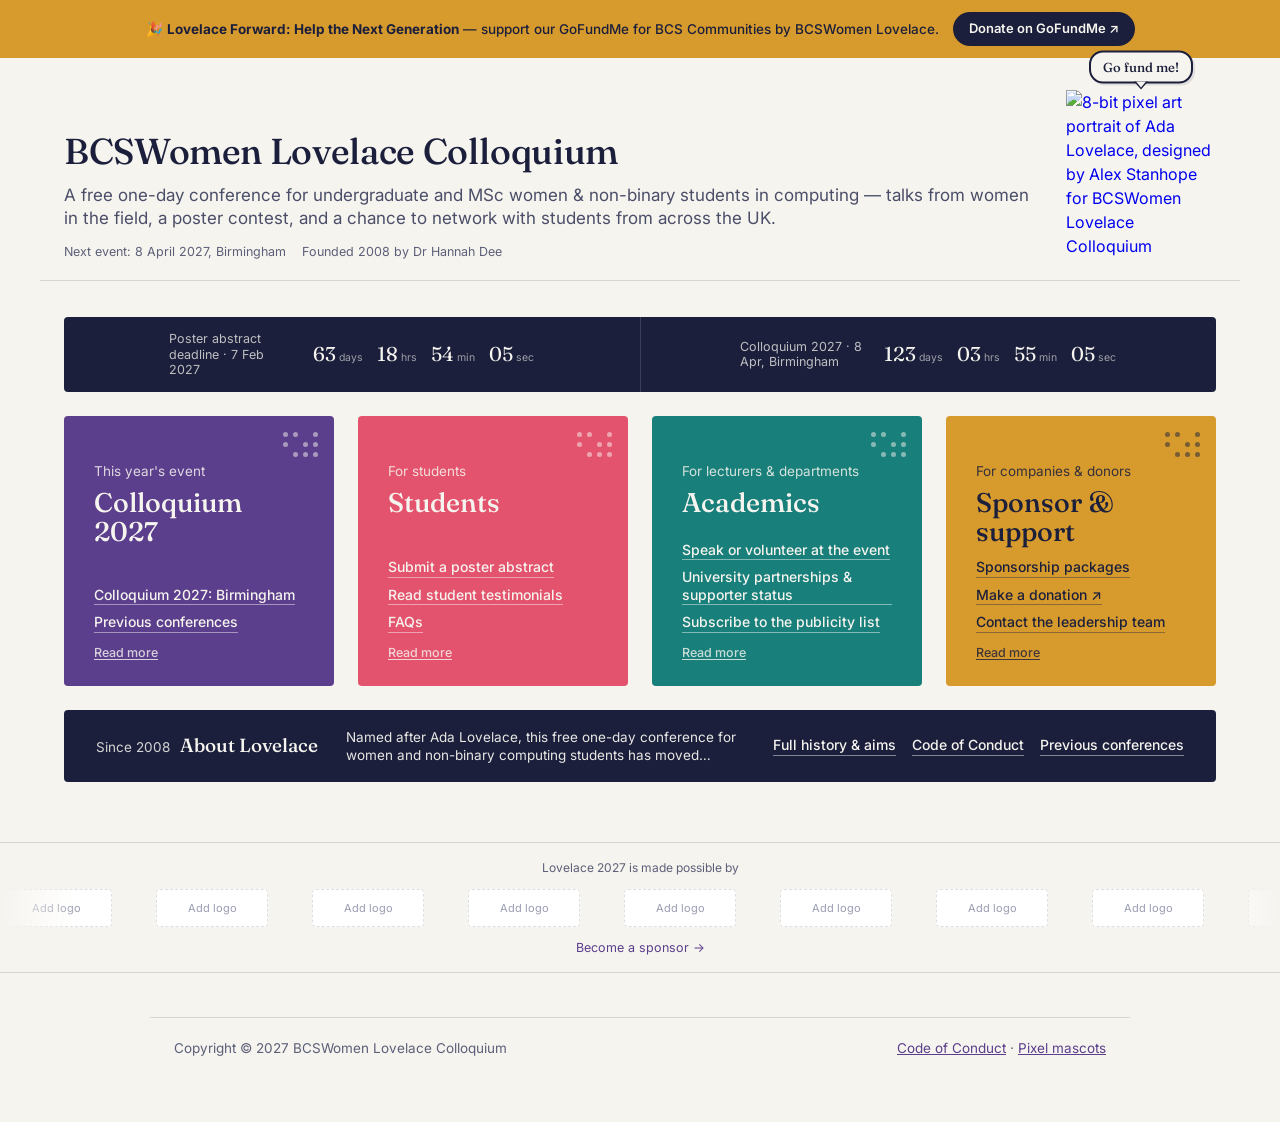
==== index.html @ 4e27e751 "Add Lovelace Colloquium site and GitHub Pages deployment Publishes the static site (homepage plus th" ====
<!DOCTYPE html>
<html lang="en">
<head>
<meta charset="UTF-8">
<meta name="viewport" content="width=device-width, initial-scale=1.0">
<title>BCSWomen Lovelace Colloquium — homepage layout</title>
<style>
  @import url('https://fonts.googleapis.com/css2?family=Fraunces:opsz,wght@9..144,400;9..144,500;9..144,600&family=Inter:wght@400;500;600;700&display=swap');

  :root{
    --ink:#1B1F3B;
    --paper:#F6F4EF;
    --coral:#E4536D;
    --teal:#187F7A;
    --violet:#5B3E8C;
    --gold:#D69A2D;
    --line: rgba(27,31,59,0.14);
  }

  *{box-sizing:border-box;}
  html,body{margin:0;padding:0;}
  body{
    background:var(--paper);
    color:var(--ink);
    font-family:'Inter',system-ui,sans-serif;
    line-height:1.5;
  }
  h1,h2,h3{
    font-family:'Fraunces',Georgia,serif;
    font-weight:500;
    margin:0;
  }

  /* ---- masthead ---- */
  .masthead{
    max-width:min(94vw, 1200px);
    margin:0 auto;
    padding:32px 24px 18px;
    border-bottom:1px solid var(--line);
    display:flex;
    align-items:flex-end;
    justify-content:space-between;
    gap:24px;
  }
  .masthead-text{
    flex:1 1 auto;
    min-width:0;
  }
  /* ---- mascot + speech bubble: the bubble links to the GoFundMe, same
     as the announcement bar, but as a second, more playful prompt right
     where visitors are already looking (at Ada). Centred above the
     image rather than pinned to one side, so it stays clear of the
     viewport edge at any width without needing its own breakpoints. ---- */
  .masthead-mascot-wrap{
    position:relative;
    display:inline-block;
    flex-shrink:0;
    text-decoration:none;
  }
  .masthead-mascot{
    display:block;
    width:clamp(96px,12vw,150px);
    height:auto;
    image-rendering:pixelated;
    image-rendering:crisp-edges;
  }
  .speech-bubble{
    position:absolute;
    top:0;
    left:50%;
    transform:translate(-50%,-100%);
    margin-top:-6px;
    background:var(--paper);
    color:var(--ink);
    border:2px solid var(--ink);
    border-radius:14px;
    padding:5px 12px;
    font-family:'Fraunces',Georgia,serif;
    font-weight:500;
    font-size:clamp(10.5px,1.6vw,13px);
    white-space:nowrap;
    box-shadow:2px 2px 0 rgba(27,31,59,0.1);
    transition:background 0.15s;
  }
  .speech-bubble::after,
  .speech-bubble::before{
    content:"";
    position:absolute;
    left:50%;
    transform:translateX(-50%);
    width:0; height:0;
    border-left:7px solid transparent;
    border-right:7px solid transparent;
  }
  .speech-bubble::after{
    bottom:-8px;
    border-top:8px solid var(--ink);
  }
  .speech-bubble::before{
    bottom:-5.5px;
    border-left-width:5.5px;
    border-right-width:5.5px;
    border-top:6px solid var(--paper);
    z-index:1;
    transition:border-top-color 0.15s;
  }
  .masthead-mascot-wrap:hover .speech-bubble{background:var(--gold);}
  .masthead-mascot-wrap:hover .speech-bubble::before{border-top-color:var(--gold);}
  @media (max-width:640px){
    .masthead{
      flex-direction:column-reverse;
      align-items:flex-start;
      gap:12px;
    }
    .masthead-mascot{width:80px;}
    .speech-bubble{margin-top:2px;}
  }
  .masthead .eyebrow{
    font-family:'Fraunces',Georgia,serif;
    font-size:clamp(24px,3.6vw,36px);
    font-weight:500;
    letter-spacing:-0.01em;
    color:var(--ink);
    margin:0 0 6px;
  }
  .masthead h1{
    font-family:'Inter',system-ui,sans-serif;
    font-size:clamp(14.5px,1.7vw,17px);
    font-weight:400;
    letter-spacing:normal;
    max-width:none;
    line-height:1.4;
    color:#4A4E68;
  }
  .masthead .meta{
    margin-top:12px;
    font-size:12.5px;
    color:#5C5F78;
    display:flex;
    gap:16px;
    flex-wrap:wrap;
  }

  /* ---- countdown row: now a full-width row inside the .quadrants grid
     itself (grid-column:1/-1), same trick as the foundation strip below
     it — this guarantees pixel-perfect alignment with the tiles at every
     width, with no separate container math to keep in sync ---- */
  .countdown-row{
    grid-column:1 / -1;
    background:var(--ink);
    border-radius:4px;
    display:flex;
    justify-content:center;
    flex-wrap:wrap;
  }
  .countdown{
    display:flex;
    align-items:center;
    justify-content:center;
    flex:1 1 0;
    gap:clamp(10px,2vw,16px);
    padding:clamp(10px,2vw,14px) clamp(16px,3vw,28px);
    border-right:1px solid rgba(255,255,255,0.14);
  }
  .countdown:last-child{border-right:none;}
  .countdown-label{
    margin:0;
    font-size:clamp(11px,1.8vw,12.5px);
    color:var(--paper);
    opacity:0.75;
    max-width:16ch;
    line-height:1.25;
  }
  .countdown-clock{
    display:flex;
    gap:clamp(8px,1.8vw,14px);
  }
  .clock-unit{
    display:flex;
    flex-direction:row;
    align-items:baseline;
    gap:3px;
    min-width:0;
  }
  .clock-num{
    font-family:'Fraunces',Georgia,serif;
    font-variant-numeric:tabular-nums;
    font-size:clamp(16px,2.6vw,20px);
    color:var(--paper);
    line-height:1;
  }
  .clock-name{
    margin-top:0;
    font-size:clamp(9.5px,1.6vw,10.5px);
    color:var(--paper);
    opacity:0.6;
  }
  .countdown.is-past .countdown-clock{display:none;}
  .countdown.is-past .countdown-label::after{
    content:" — closed";
    opacity:0.75;
  }
  @media (max-width:600px){
    .countdown-row{flex-direction:column; align-items:stretch;}
    .countdown{border-right:none; border-bottom:1px solid rgba(255,255,255,0.14); justify-content:space-between;}
    .countdown:last-child{border-bottom:none;}
  }

  /* ---- quadrant grid ----
     .quadrants sets the column count per breakpoint; every .tile keeps
     aspect-ratio:1/1 so each one stays a true square whatever width
     that leaves it — two-up on tablet/desktop, full-width on phones. */
  .quadrants{
    max-width:min(94vw, 1200px);
    margin:0 auto;
    padding:36px 24px 8px;
    display:grid;
    grid-template-columns:1fr 1fr;
    align-items:start;
    gap:clamp(12px,2.5vw,24px);
  }
  /* small tablets / large phones in portrait: keep the 2x2 square block,
     just let it shrink with the viewport */
  @media (max-width:600px){
    .quadrants{
      grid-template-columns:1fr 1fr;
      padding:28px 16px 4px;
    }
  }
  /* two-column squares get too small to hold a heading + paragraph +
     links once the container drops much below ~640px, so stack to a
     single (roomy) column well before that point rather than letting
     the squares shrink past what the text can fit into */
  @media (max-width:640px){
    .quadrants{grid-template-columns:1fr;}
  }
  /* on a genuinely wide screen, use the extra room to show more content
     side by side (all four tiles in one row) instead of just stretching
     the 2x2 pair bigger. Same max-width function as above (still capped
     at 1200px, so it settles rather than maximising) — only the column
     count changes here, so there's no separate cap to jump to and no
     flat "stuck" range where the container stops growing but hasn't
     switched layout yet. */
  @media (min-width:1200px){
    .quadrants{grid-template-columns:repeat(4,1fr);}
  }

  .tile{
    position:relative;
    border-radius:4px;
    aspect-ratio:1/1;
    width:100%;
    padding:clamp(16px,4.5vw,32px) clamp(15px,4.2vw,30px) clamp(14px,3.5vw,26px);
    display:flex;
    flex-direction:column;
    color:var(--paper);
    overflow:hidden;
  }
  .tile .dotgrid{
    position:absolute;
    top:16px; right:16px;
    display:grid;
    grid-template-columns:repeat(4,5px);
    grid-auto-rows:5px;
    gap:5px;
    opacity:0.5;
  }
  .tile .dotgrid span{
    width:5px;height:5px;border-radius:50%;
    background:currentColor;
  }
  .tile .dotgrid span:nth-child(3),
  .tile .dotgrid span:nth-child(6),
  .tile .dotgrid span:nth-child(9),
  .tile .dotgrid span:nth-child(13){opacity:0;}
  @media (max-width:420px){
    .tile .dotgrid{display:none;}
  }

  .tile .kicker{
    font-size:clamp(11.5px,2.4vw,13.5px);
    opacity:0.85;
    margin-bottom:6px;
  }
  .tile h2{
    font-size:clamp(19px,3.6vw,27px);
    line-height:1.1;
    color:var(--paper);
  }
  /* each heading now links straight to that quadrant's own page — kept
     visually identical to a plain heading (no underline, same colour)
     with a subtle underline only on hover/focus so it still reads as
     clickable without looking like a normal inline link */
  .tile h2 a{
    color:inherit;
    text-decoration:none;
  }
  .tile h2 a:hover,
  .tile h2 a:focus-visible{
    text-decoration:underline;
    text-underline-offset:3px;
  }
  .tile p.body{
    font-size:clamp(12px,2.1vw,15px);
    line-height:1.35;
    margin:clamp(6px,1.8vw,14px) 0 clamp(8px,1.8vw,18px);
    max-width:40ch;
    opacity:0.94;
    flex:1 1 auto;
    display:-webkit-box;
    -webkit-box-orient:vertical;
    -webkit-line-clamp:4;
    overflow:hidden;
  }
  .tile .links{
    margin-top:auto;
    display:flex;
    flex-direction:column;
    gap:clamp(4px,1.4vw,8px);
    flex-shrink:0;
  }
  .tile .links a{
    color:var(--paper);
    text-decoration:none;
    font-size:clamp(11.5px,2vw,14px);
    line-height:1.25;
    font-weight:500;
    border-bottom:1px solid rgba(255,255,255,0.45);
    width:fit-content;
    padding-bottom:1px;
  }
  .tile .links a:hover{border-bottom-color:rgba(255,255,255,0.9);}

  /* ---- text toggle: sits after .links in the DOM (bottom of the
     card, per feedback) so it never interrupts the heading → text →
     links scan order. Only does anything once the grid is in its
     single-row, four-across layout (see the 1200px breakpoint on
     .quadrants) — at that width each tile is narrower, so the body
     paragraph starts hidden behind a "Read more" toggle instead of
     always being shown. At every narrower layout (2x2 or stacked)
     the toggle stays hidden and the paragraph just displays normally,
     exactly as before. */
  .tile-toggle{
    display:none;
    background:none;
    border:none;
    padding:0;
    margin:12px 0 0;
    font-family:'Inter',system-ui,sans-serif;
    font-size:clamp(11px,1.8vw,12.5px);
    font-weight:500;
    color:var(--paper);
    text-decoration:underline;
    text-underline-offset:2px;
    opacity:0.8;
    cursor:pointer;
    text-align:left;
    width:fit-content;
  }
  .tile-toggle:hover{opacity:1;}
  .tile.fundraiser .tile-toggle{color:var(--ink);}
  @media (min-width:1200px){
    .tile:not(.foundation) p.body{
      display:none;
    }
    .tile:not(.foundation) .tile-toggle{
      display:block;
    }
    .tile:not(.foundation).is-expanded p.body{
      display:block;
      -webkit-line-clamp:unset;
      -webkit-box-orient:unset;
      overflow:visible;
    }
    .tile:not(.foundation).is-expanded{
      aspect-ratio:auto;
      height:auto;
    }
  }

  .tile.students{background:var(--coral);}
  .tile.academics{background:var(--teal);}
  .tile.conference{background:var(--violet);}
  .tile.fundraiser{background:var(--gold);color:var(--ink);}
  .tile.fundraiser h2, .tile.fundraiser .links a{color:var(--ink);}
  .tile.fundraiser .links a{border-bottom-color:rgba(27,31,59,0.4);}
  .tile.fundraiser .links a:hover{border-bottom-color:rgba(27,31,59,0.85);}



  /* ---- foundation tile: slim full-width strip under the square grid ---- */
  .tile.foundation{
    grid-column:1 / -1;
    aspect-ratio:auto;
    background:var(--ink);
    flex-direction:row;
    align-items:center;
    gap:clamp(16px,3vw,28px);
    padding:clamp(14px,1.8vw,18px) clamp(20px,4vw,32px);
  }
  .foundation-head{
    display:flex;
    align-items:baseline;
    gap:10px;
    flex-shrink:0;
    white-space:nowrap;
  }
  .foundation-head .kicker{
    margin:0;
  }
  .tile.foundation h2{
    color:var(--paper);
    font-size:clamp(16px,1.8vw,19px);
  }
  .tile.foundation .body{
    flex:1 1 auto;
    margin:0;
    max-width:60ch;
    font-size:clamp(12px,1.5vw,13.5px);
    display:-webkit-box;
    -webkit-box-orient:vertical;
    -webkit-line-clamp:2;
    overflow:hidden;
  }
  .tile.foundation .links{
    flex-direction:row;
    flex-wrap:wrap;
    gap:16px;
    margin-top:0;
    flex-shrink:0;
  }
  @media (max-width:760px){
    .tile.foundation{
      flex-direction:column;
      align-items:flex-start;
      gap:8px;
      padding:16px 20px;
    }
    .tile.foundation .body{max-width:none;}
  }

  /* ---- sponsor banner: slim, edge-to-edge, auto-scrolling ---- */
  .sponsor-banner{
    width:100%;
    margin:52px 0 0;
    padding:16px 0 14px;
    border-top:1px solid var(--line);
    border-bottom:1px solid var(--line);
  }
  .sponsor-banner-label{
    max-width:980px;
    margin:0 auto 12px;
    padding:0 24px;
    text-align:center;
    font-size:12px;
    color:#5C5F78;
  }
  .sponsor-marquee{
    width:100%;
    overflow:hidden;
    -webkit-mask-image:linear-gradient(to right, transparent, black 6%, black 94%, transparent);
    mask-image:linear-gradient(to right, transparent, black 6%, black 94%, transparent);
  }
  .sponsor-track{
    display:flex;
    align-items:center;
    width:max-content;
    gap:clamp(24px,4vw,44px);
    animation:sponsor-scroll 24s linear infinite;
  }
  .sponsor-track:hover{animation-play-state:paused;}
  @keyframes sponsor-scroll{
    from{transform:translateX(0);}
    to{transform:translateX(-50%);}
  }
  .sponsor-slot{
    flex-shrink:0;
    width:112px;
    height:38px;
    border:1px dashed var(--line);
    border-radius:4px;
    display:flex;
    align-items:center;
    justify-content:center;
    background:#fff;
  }
  .sponsor-slot span{
    font-size:11px;
    color:#9A9DB3;
  }
  .sponsor-banner-cta{
    display:block;
    margin-top:12px;
    text-align:center;
    font-size:12.5px;
    color:var(--violet);
    text-decoration:none;
  }
  .sponsor-banner-cta:hover{text-decoration:underline;}
  @media (prefers-reduced-motion:reduce){
    .sponsor-track{animation:none;}
  }

  /* ---- footer strip ---- */
  .footer-strip{
    max-width:980px;
    margin:44px auto 64px;
    padding:0 24px;
    display:flex;
    justify-content:space-between;
    flex-wrap:wrap;
    gap:16px;
    font-size:13.5px;
    color:#5C5F78;
    border-top:1px solid var(--line);
    padding-top:20px;
  }
  .footer-strip a{color:var(--violet);}

  .notes h3{font-size:14px; margin-bottom:8px; font-family:'Inter',sans-serif; font-weight:600;}
  .notes ul{margin:0; padding-left:18px;}
  .notes li{margin-bottom:5px;}

  /* ---- fundraiser banner: a slim, high-contrast strip above the
     masthead — the site's single most prominent call to action, since
     it's the first thing on the page and the only thing outside the
     page's own colour system (gold/coral/teal/violet), which is what
     makes it read as urgent/different rather than another quadrant. ---- */
  .fundraiser-banner{
    background:var(--gold);
    color:var(--ink);
  }
  .fundraiser-banner-inner{
    max-width:min(94vw, 1200px);
    margin:0 auto;
    padding:12px 24px;
    display:flex;
    align-items:center;
    justify-content:center;
    gap:14px;
    flex-wrap:wrap;
    text-align:center;
  }
  .fundraiser-banner p{
    margin:0;
    font-size:13.5px;
    font-weight:500;
  }
  .fundraiser-banner strong{font-weight:700;}
  .fundraiser-banner a.donate-link{
    display:inline-flex;
    align-items:center;
    gap:6px;
    background:var(--ink);
    color:var(--paper);
    padding:7px 16px;
    border-radius:100px;
    font-size:13px;
    font-weight:600;
    text-decoration:none;
    flex-shrink:0;
  }
  .fundraiser-banner a.donate-link:hover{background:#2C2F4A;}
</style>
</head>
<body>

  <div class="fundraiser-banner">
    <div class="fundraiser-banner-inner">
      <p>🎉 <strong>Lovelace Forward: Help the Next Generation</strong> — support our GoFundMe for BCS Communities by BCSWomen Lovelace.</p>
      <a class="donate-link" href="https://www.gofundme.com/f/lovelace-forward-help-the-next-generation" target="_blank" rel="noopener">Donate on GoFundMe ↗</a>
    </div>
  </div>

  <header class="masthead">
    <div class="masthead-text">
      <p class="eyebrow">BCSWomen Lovelace Colloquium</p>
      <h1>A free one-day conference for undergraduate and MSc women &amp; non-binary students in computing — talks from women in the field, a poster contest, and a chance to network with students from across the UK.</h1>
      <div class="meta">
        <span>Next event: 8 April 2027, Birmingham</span>
        <span>Founded 2008 by Dr Hannah Dee</span>
      </div>
    </div>
    <a class="masthead-mascot-wrap" href="https://www.gofundme.com/f/lovelace-forward-help-the-next-generation" target="_blank" rel="noopener" aria-label="Support Lovelace Forward on GoFundMe">
      <span class="speech-bubble">Go fund me!</span>
      <img class="masthead-mascot" src="https://bcswomenlovelace.bcs.org/wp-content/uploads/AdaMarkMS-768x880.png" alt="8-bit pixel art portrait of Ada Lovelace, designed by Alex Stanhope for BCSWomen Lovelace Colloquium" width="180" height="207" loading="lazy">
    </a>
  </header>

  <section class="quadrants">

    <div class="countdown-row" aria-label="Key dates">
      <div class="countdown" data-target="2027-02-07T23:59:00">
        <p class="countdown-label">Poster abstract deadline · 7 Feb 2027</p>
        <div class="countdown-clock">
          <div class="clock-unit"><span class="clock-num" data-unit="days">–</span><span class="clock-name">days</span></div>
          <div class="clock-unit"><span class="clock-num" data-unit="hours">–</span><span class="clock-name">hrs</span></div>
          <div class="clock-unit"><span class="clock-num" data-unit="minutes">–</span><span class="clock-name">min</span></div>
          <div class="clock-unit"><span class="clock-num" data-unit="seconds">–</span><span class="clock-name">sec</span></div>
        </div>
      </div>
      <div class="countdown" data-target="2027-04-08T09:00:00">
        <p class="countdown-label">Colloquium 2027 · 8 Apr, Birmingham</p>
        <div class="countdown-clock">
          <div class="clock-unit"><span class="clock-num" data-unit="days">–</span><span class="clock-name">days</span></div>
          <div class="clock-unit"><span class="clock-num" data-unit="hours">–</span><span class="clock-name">hrs</span></div>
          <div class="clock-unit"><span class="clock-num" data-unit="minutes">–</span><span class="clock-name">min</span></div>
          <div class="clock-unit"><span class="clock-num" data-unit="seconds">–</span><span class="clock-name">sec</span></div>
        </div>
      </div>
    </div>

    <div class="tile conference">
      <div class="dotgrid" aria-hidden="true">
        <span></span><span></span><span></span><span></span>
        <span></span><span></span><span></span><span></span>
        <span></span><span></span><span></span><span></span>
      </div>
      <p class="kicker">This year's event</p>
      <h2><a href="2027/">Colloquium 2027</a></h2>
      <p class="body">Lovelace 2027 will be hosted in Birmingham. Registration, the call for poster abstracts, and the full programme will appear here as the day gets closer.</p>
      <div class="links">
        <a href="2027/">Colloquium 2027: Birmingham</a>
        <a href="https://bcswomenlovelace.bcs.org/?page_id=36">Previous conferences</a>
      </div>
      <button class="tile-toggle" type="button" aria-expanded="false">Read more</button>
    </div>

    <div class="tile students">
      <div class="dotgrid" aria-hidden="true">
        <span></span><span></span><span></span><span></span>
        <span></span><span></span><span></span><span></span>
        <span></span><span></span><span></span><span></span>
      </div>
      <p class="kicker">For students</p>
      <h2><a href="students/">Students</a></h2>
      <p class="body">Free to attend, with travel and accommodation covered for everyone whose poster abstract is accepted. Come and share your work, hear talks from women in academia and industry, and meet students from across the UK.</p>
      <div class="links">
        <a href="students/">Submit a poster abstract</a>
        <a href="https://bcswomenlovelace.bcs.org/?page_id=10">Read student testimonials</a>
        <a href="https://bcswomenlovelace.bcs.org/?page_id=99">FAQs</a>
      </div>
      <button class="tile-toggle" type="button" aria-expanded="false">Read more</button>
    </div>

    <div class="tile academics">
      <div class="dotgrid" aria-hidden="true">
        <span></span><span></span><span></span><span></span>
        <span></span><span></span><span></span><span></span>
        <span></span><span></span><span></span><span></span>
      </div>
      <p class="kicker">For lecturers &amp; departments</p>
      <h2><a href="academics/">Academics</a></h2>
      <p class="body">Encourage your students to submit a poster, put your department forward to host a future Colloquium, or become a University partner pledging to cover your own students' travel.</p>
      <div class="links">
        <a href="academics/">Speak or volunteer at the event</a>
        <a href="https://bcswomenlovelace.bcs.org/?page_id=494">University partnerships &amp; supporter status</a>
        <a href="https://groups.google.com/group/bcswomen-lovelace-publicity?hl=en">Subscribe to the publicity list</a>
      </div>
      <button class="tile-toggle" type="button" aria-expanded="false">Read more</button>
    </div>

    <div class="tile fundraiser">
      <div class="dotgrid" aria-hidden="true">
        <span></span><span></span><span></span><span></span>
        <span></span><span></span><span></span><span></span>
        <span></span><span></span><span></span><span></span>
      </div>
      <p class="kicker">For companies &amp; donors</p>
      <h2><a href="sponsor/">Sponsor &amp; support</a></h2>
      <p class="body">Sponsorship is what keeps the day free and lets us cover student travel, accommodation and poster prizes. Sponsor tiers cover the headline slot, lunch, prizes and socials.</p>
      <div class="links">
        <a href="sponsor/">Sponsorship packages</a>
        <a href="https://www.gofundme.com/f/lovelace-forward-help-the-next-generation" target="_blank" rel="noopener">Make a donation ↗</a>
        <a href="mailto:lovelacecolloquium@bcs.co.uk">Contact the leadership team</a>
      </div>
      <button class="tile-toggle" type="button" aria-expanded="false">Read more</button>
    </div>

    <div class="tile foundation">
      <div class="foundation-head">
        <p class="kicker">Since 2008</p>
        <h2>About Lovelace</h2>
      </div>
      <p class="body">Named after Ada Lovelace, this free one-day conference for women and non-binary computing students has moved around the UK every year since 2008.</p>
      <div class="links">
        <a href="./">Full history &amp; aims</a>
        <a href="https://bcswomenlovelace.bcs.org/?page_id=8">Code of Conduct</a>
        <a href="https://bcswomenlovelace.bcs.org/?page_id=36">Previous conferences</a>
      </div>
    </div>

  </section>

  <section class="sponsor-banner" aria-label="Sponsors">
    <p class="sponsor-banner-label">Lovelace 2027 is made possible by</p>
    <div class="sponsor-marquee">
      <div class="sponsor-track">
        <div class="sponsor-slot"><span>Add logo</span></div>
        <div class="sponsor-slot"><span>Add logo</span></div>
        <div class="sponsor-slot"><span>Add logo</span></div>
        <div class="sponsor-slot"><span>Add logo</span></div>
        <div class="sponsor-slot"><span>Add logo</span></div>
        <div class="sponsor-slot"><span>Add logo</span></div>
        <!-- duplicate set — keeps the loop seamless, don't remove -->
        <div class="sponsor-slot" aria-hidden="true"><span>Add logo</span></div>
        <div class="sponsor-slot" aria-hidden="true"><span>Add logo</span></div>
        <div class="sponsor-slot" aria-hidden="true"><span>Add logo</span></div>
        <div class="sponsor-slot" aria-hidden="true"><span>Add logo</span></div>
        <div class="sponsor-slot" aria-hidden="true"><span>Add logo</span></div>
        <div class="sponsor-slot" aria-hidden="true"><span>Add logo</span></div>
      </div>
    </div>
    <a class="sponsor-banner-cta" href="sponsor/">Become a sponsor →</a>
  </section>


  <footer class="footer-strip">
    <span>Copyright © 2027 BCSWomen Lovelace Colloquium</span>
    <span><a href="https://bcswomenlovelace.bcs.org/?page_id=8">Code of Conduct</a> · <a href="https://bcswomenlovelace.bcs.org/?page_id=621">Pixel mascots</a></span>
  </footer>

  <script>
    function updateCountdowns(){
      document.querySelectorAll('.countdown').forEach(function(el){
        var target = new Date(el.dataset.target).getTime();
        var now = Date.now();
        var diff = target - now;

        if(diff <= 0){
          el.classList.add('is-past');
          return;
        }

        var days = Math.floor(diff / 86400000);
        var hours = Math.floor((diff % 86400000) / 3600000);
        var minutes = Math.floor((diff % 3600000) / 60000);
        var seconds = Math.floor((diff % 60000) / 1000);

        el.querySelector('[data-unit="days"]').textContent = days;
        el.querySelector('[data-unit="hours"]').textContent = String(hours).padStart(2,'0');
        el.querySelector('[data-unit="minutes"]').textContent = String(minutes).padStart(2,'0');
        el.querySelector('[data-unit="seconds"]').textContent = String(seconds).padStart(2,'0');
      });
    }
    updateCountdowns();
    setInterval(updateCountdowns, 1000);

    // Tile text toggle — only visibly does anything once the grid is in
    // its single-row (four-across) layout at 1200px+; harmless at every
    // narrower width since the button stays hidden there via CSS.
    document.querySelectorAll('.tile-toggle').forEach(function(btn){
      btn.addEventListener('click', function(){
        var tile = btn.closest('.tile');
        var expanded = tile.classList.toggle('is-expanded');
        btn.setAttribute('aria-expanded', expanded);
        btn.textContent = expanded ? 'Show less' : 'Read more';
      });
    });
  </script>

</body>
</html>
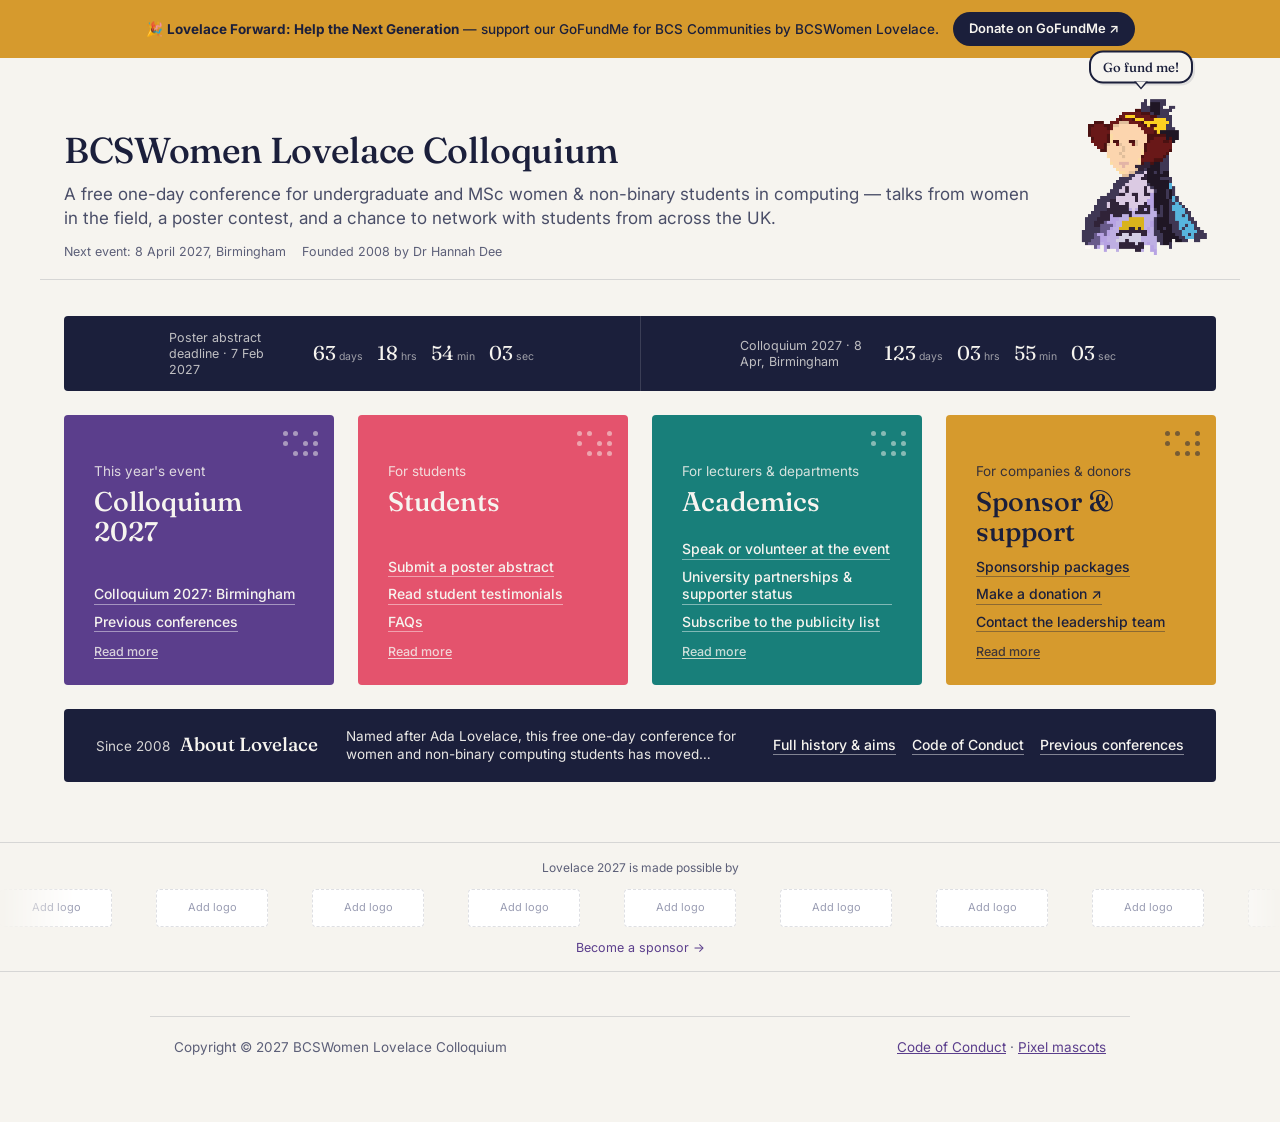
==== commit d305f0ba: "Serve the mascot from assets/ and drop the fetch helper Points the masthead image at the copy now co" ====
--- a/index.html
+++ b/index.html
@@ -583,7 +583,7 @@
     </div>
     <a class="masthead-mascot-wrap" href="https://www.gofundme.com/f/lovelace-forward-help-the-next-generation" target="_blank" rel="noopener" aria-label="Support Lovelace Forward on GoFundMe">
       <span class="speech-bubble">Go fund me!</span>
-      <img class="masthead-mascot" src="https://bcswomenlovelace.bcs.org/wp-content/uploads/AdaMarkMS-768x880.png" alt="8-bit pixel art portrait of Ada Lovelace, designed by Alex Stanhope for BCSWomen Lovelace Colloquium" width="180" height="207" loading="lazy">
+      <img class="masthead-mascot" src="assets/ada-lovelace.png" alt="8-bit pixel art portrait of Ada Lovelace, designed by Alex Stanhope for BCSWomen Lovelace Colloquium" width="180" height="207" loading="lazy">
     </a>
   </header>
 
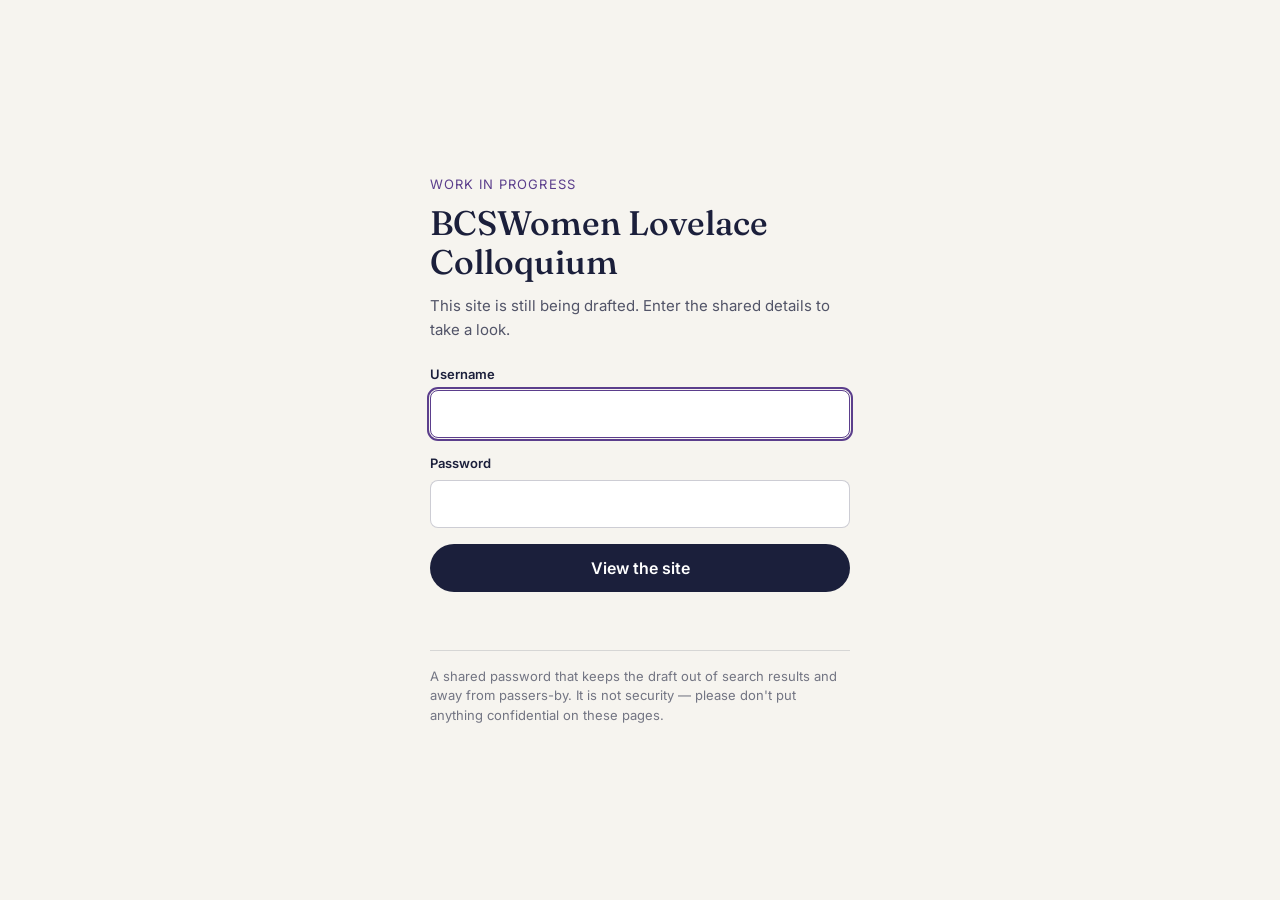
==== commit 37fa431d: "Put the draft behind a shared-password splash screen Adds a splash screen asking for a username and " ====
--- a/index.html
+++ b/index.html
@@ -3,6 +3,8 @@
 <head>
 <meta charset="UTF-8">
 <meta name="viewport" content="width=device-width, initial-scale=1.0">
+<meta name="robots" content="noindex, nofollow">
+<script src="assets/gate.js"></script>
 <title>BCSWomen Lovelace Colloquium — homepage layout</title>
 <style>
   @import url('https://fonts.googleapis.com/css2?family=Fraunces:opsz,wght@9..144,400;9..144,500;9..144,600&family=Inter:wght@400;500;600;700&display=swap');
